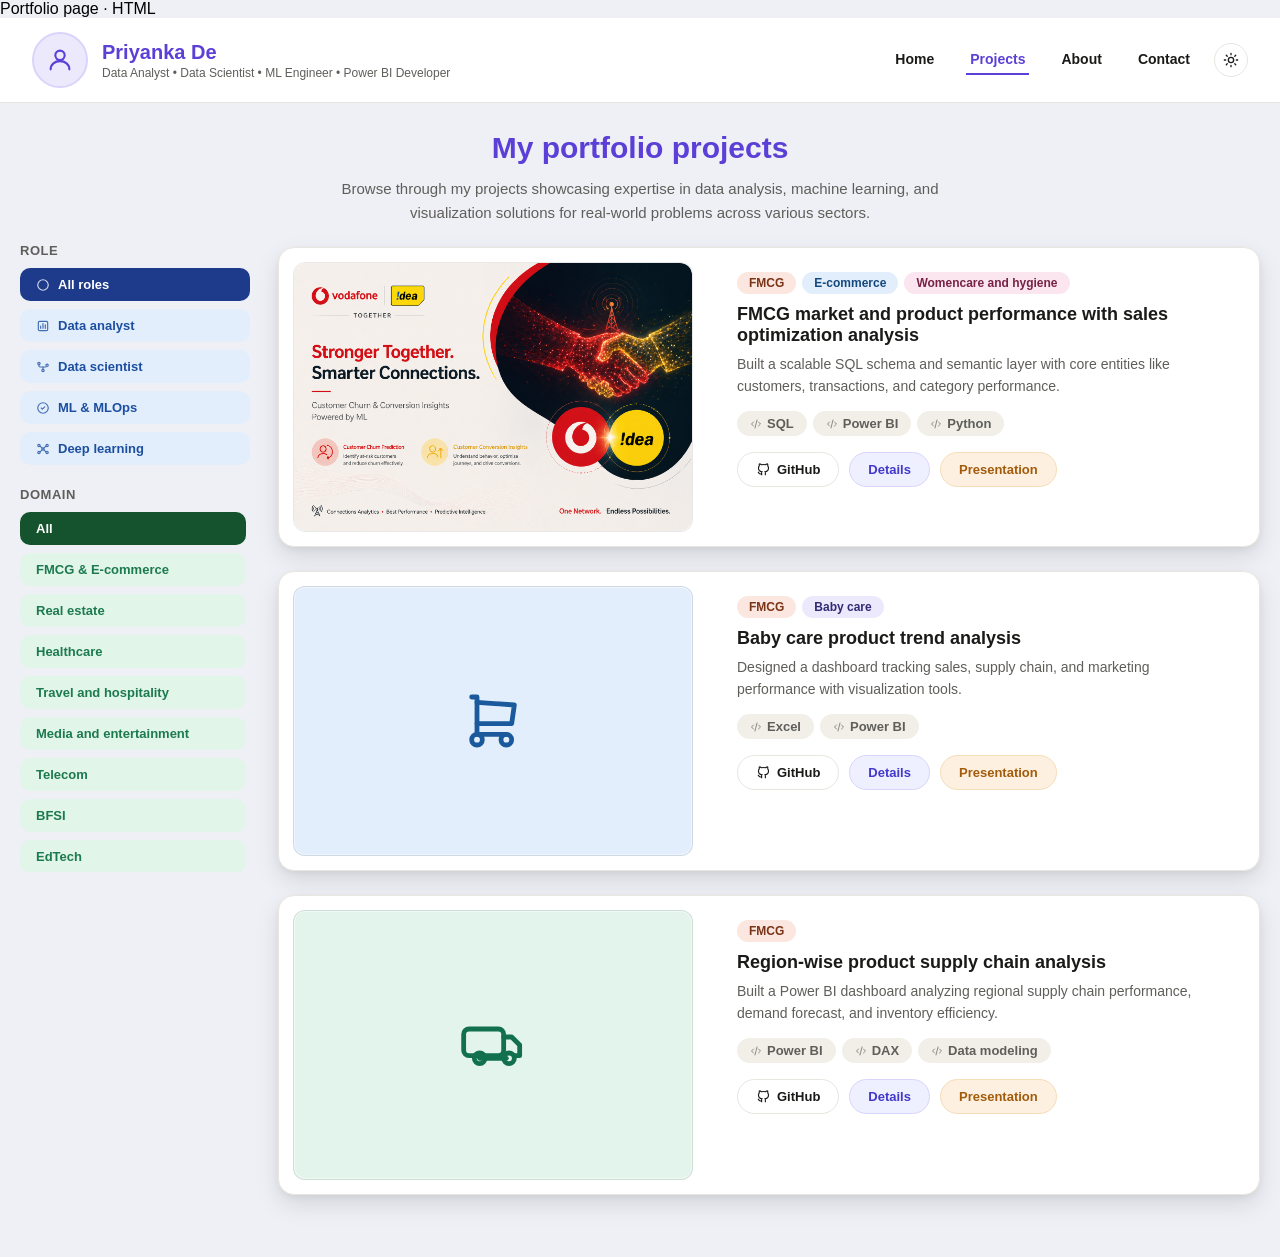
==== 1234.html @ aa6183e0 "Create 1234.html" ====
Portfolio page · HTML
<!DOCTYPE html>
<html lang="en">
<head>
<meta charset="UTF-8">
<meta name="viewport" content="width=device-width, initial-scale=1.0">
<title>My portfolio projects</title>
<style>
  :root {
    --page-bg: #eef0f6;
    --header-bg: #ffffff;
    --header-border: #e8e6df;
    --card-bg: #ffffff;
    --card-border: #e8e6df;
    --text-primary: #1a1a18;
    --text-secondary: #5f5e5a;
    --shadow-rest: 0 10px 24px rgba(0,0,0,0.10), 0 3px 8px rgba(0,0,0,0.06), inset 0 1px 0 rgba(255,255,255,0.6);
    --shadow-hover: 0 24px 44px rgba(0,0,0,0.18), 0 8px 16px rgba(0,0,0,0.10), inset 0 1px 0 rgba(255,255,255,0.6);
    --purple: #5b3fd6;
    --tag-bg: #f1efe8;
    --btn-bg: #ffffff;
    --fade-edge: rgba(238,240,246,0);
    --fade-edge-solid: #eef0f6;
    --project-image-border: rgba(0,0,0,0.09);
    --project-image-inset: rgba(255,255,255,0.4);
    transition: background 0.2s ease, color 0.2s ease;
  }
 
  body.dark-mode {
    --page-bg: #14151c;
    --header-bg: #1b1c25;
    --header-border: #2b2d3a;
    --card-bg: #1f2029;
    --card-border: #30323f;
    --text-primary: #f0efec;
    --text-secondary: #a7a6b3;
    --shadow-rest: 0 10px 24px rgba(0,0,0,0.35), 0 3px 8px rgba(0,0,0,0.25), inset 0 1px 0 rgba(255,255,255,0.03);
    --shadow-hover: 0 24px 44px rgba(0,0,0,0.5), 0 8px 16px rgba(0,0,0,0.3), inset 0 1px 0 rgba(255,255,255,0.03);
    --purple: #9c8bff;
    --tag-bg: #2a2c38;
    --btn-bg: #262733;
    --fade-edge: rgba(20,21,28,0);
    --fade-edge-solid: #14151c;
    --project-image-border: rgba(255,255,255,0.08);
    --project-image-inset: rgba(255,255,255,0.05);
  }
 
  * { box-sizing: border-box; }
 
  body {
    font-family: -apple-system, "Segoe UI", Roboto, Arial, sans-serif;
    background: var(--page-bg);
    margin: 0;
    transition: background 0.2s ease;
  }
 
  .site-header {
    background: var(--header-bg);
    border-bottom: 1px solid var(--header-border);
    padding: 14px 32px;
    display: flex;
    align-items: center;
    justify-content: space-between;
    gap: 16px;
    position: relative;
    z-index: 20;
    transition: background 0.2s ease, border-color 0.2s ease;
  }
 
  .header-right {
    display: flex;
    align-items: center;
    gap: 20px;
  }
 
  .theme-toggle {
    width: 34px;
    height: 34px;
    min-width: 34px;
    border-radius: 50%;
    border: 1px solid var(--header-border);
    background: var(--btn-bg);
    color: var(--text-primary);
    display: flex;
    align-items: center;
    justify-content: center;
    cursor: pointer;
    padding: 0;
    transition: background 0.2s ease, transform 0.15s ease, border-color 0.2s ease;
  }
 
  .theme-toggle:hover { transform: scale(1.08); }
 
  .theme-toggle svg { width: 16px; height: 16px; }
 
  .theme-toggle .icon-moon { display: none; }
  body.dark-mode .theme-toggle .icon-sun { display: none; }
  body.dark-mode .theme-toggle .icon-moon { display: block; }
 
  /* Hamburger menu button — hidden on desktop, shown only on narrow/mobile screens */
  .nav-toggle {
    display: none;
    width: 34px;
    height: 34px;
    min-width: 34px;
    border-radius: 8px;
    border: 1px solid var(--header-border);
    background: var(--btn-bg);
    color: var(--text-primary);
    align-items: center;
    justify-content: center;
    cursor: pointer;
    padding: 0;
  }
 
  .nav-toggle svg { width: 18px; height: 18px; }
  .nav-toggle .icon-close { display: none; }
  .nav-toggle.open .icon-menu { display: none; }
  .nav-toggle.open .icon-close { display: block; }
 
  .site-header .brand-left {
    display: flex;
    align-items: center;
    gap: 14px;
  }
 
  .avatar-circle {
    width: 56px;
    height: 56px;
    border-radius: 50%;
    overflow: hidden;
    flex: none;
    background: #ece9fd;
    display: flex;
    align-items: center;
    justify-content: center;
    border: 2px solid #d9d4fb;
  }
 
  .avatar-circle img {
    width: 100%;
    height: 100%;
    object-fit: cover;
  }
 
  .site-header .brand-name {
    font-size: 20px;
    font-weight: 700;
    color: var(--purple);
    margin: 0;
  }
 
  .site-header .brand-title {
    font-size: 12px;
    color: var(--text-secondary);
    margin: 2px 0 0;
  }
 
  .site-header nav {
    display: flex;
    gap: 28px;
  }
 
  .site-header nav a {
    font-size: 14px;
    font-weight: 600;
    color: var(--text-primary);
    text-decoration: none;
    padding: 6px 4px;
    border-bottom: 2px solid transparent;
    cursor: pointer;
    transition: color 0.15s ease, border-color 0.15s ease;
  }
 
  .site-header nav a:hover { color: var(--purple); border-bottom-color: #d9d4fb; }
 
  .site-header nav a.active { color: var(--purple); border-bottom-color: var(--purple); }
 
  .page { max-width: 1300px; margin: 0 auto; padding: 28px 20px 60px; position: relative; z-index: 2; }
 
  .hero { text-align: center; margin-bottom: 24px; }
 
  .hero h1 {
    font-size: 30px;
    font-weight: 700;
    color: var(--purple);
    margin: 0 0 12px;
  }
 
  .hero p {
    font-size: 15px;
    color: var(--text-secondary);
    margin: 0;
    max-width: 640px;
    margin-left: auto;
    margin-right: auto;
    line-height: 1.6;
  }
 
  .layout {
    display: flex;
    align-items: flex-start;
    gap: 28px;
  }
 
  .filters-sidebar {
    width: 230px;
    min-width: 230px;
    position: sticky;
    top: 14px;
    margin-top: -6px;
    display: flex;
    flex-direction: column;
    gap: 22px;
  }
 
  .filter-group {
    position: relative;
  }
 
  /* The swipe/scroll button only makes sense on the narrow, horizontally
     scrolling layout — hidden on desktop where every option is visible. */
  .swipe-hint {
    display: none;
  }
 
  .filter-group h3 {
    font-size: 13px;
    font-weight: 700;
    color: var(--text-secondary);
    text-transform: uppercase;
    letter-spacing: 0.04em;
    margin: 0 0 10px;
  }
 
  .role-filter-block {
    display: flex;
    flex-direction: column;
    gap: 8px;
  }
 
  .role-pill {
    border: none;
    cursor: pointer;
    font-size: 13px;
    font-weight: 600;
    padding: 9px 16px;
    border-radius: 10px;
    background: #e2eefc;
    color: #1d4fa0;
    text-align: left;
    display: flex;
    align-items: center;
    gap: 8px;
    transition: transform 0.15s ease, box-shadow 0.15s ease, background 0.15s ease;
  }
 
  .role-pill svg { flex: none; opacity: 0.8; }
 
  .role-pill:hover { background: #d0e3fa; transform: translateX(2px); }
 
  .role-pill.active {
    background: #1e3a8a;
    color: #ffffff;
  }
 
  .filter-block {
    display: flex;
    flex-direction: column;
    gap: 8px;
    max-height: 360px;
    overflow-y: auto;
    padding-right: 4px;
  }
 
  .pill {
    border: none;
    cursor: pointer;
    font-size: 13px;
    font-weight: 600;
    padding: 9px 16px;
    border-radius: 10px;
    background: #e2f5e9;
    color: #1c7a4f;
    text-align: left;
    transition: transform 0.15s ease, box-shadow 0.15s ease, background 0.15s ease;
  }
 
  .pill:hover { background: #d0eedc; transform: translateX(2px); }
 
  .pill.active {
    background: #14532d;
    color: #ffffff;
  }
 
  .main-content { flex: 1; min-width: 0; }
 
  @media (max-width: 820px) {
    .layout { flex-direction: column; }
    .filters-sidebar { width: 100%; min-width: 0; position: static; }
    .filter-block { flex-direction: row; flex-wrap: wrap; max-height: none; overflow: visible; }
    .role-filter-block { flex-direction: row; flex-wrap: wrap; }
  }
 
  .project-list {
    display: flex;
    flex-direction: column;
    gap: 24px;
  }
 
  .project-card {
    display: flex;
    background: var(--card-bg);
    border: 1px solid var(--card-border);
    border-radius: 16px;
    overflow: hidden;
    box-shadow: var(--shadow-rest);
    transform: translateY(-2px);
    transition: transform 0.25s ease, box-shadow 0.25s ease, border-color 0.25s ease, opacity 0.2s ease;
  }
 
  .project-card:hover {
    transform: translateY(-8px) scale(1.01);
    box-shadow: var(--shadow-hover);
    border-color: rgba(0,0,0,0.12);
  }
 
  .project-card.hidden { display: none; }
 
  .project-image {
    width: 400px;
    min-width: 400px;
    min-height: 270px;
    margin: 14px;
    display: flex;
    align-items: center;
    justify-content: center;
    border-radius: 12px;
    border: 1px solid var(--project-image-border);
    box-shadow: inset 0 0 0 1px var(--project-image-inset);
    overflow: hidden;
  }
 
  .project-image img {
    width: 100%;
    height: 100%;
    object-fit: cover;
    border-radius: 12px;
  }
 
  .project-content {
    flex: 1;
    min-width: 320px;
    padding: 24px 30px;
  }
 
  .badge-row {
    display: flex;
    gap: 6px;
    flex-wrap: wrap;
    margin-bottom: 10px;
  }
 
  .badge {
    font-size: 12px;
    padding: 4px 12px;
    border-radius: 999px;
    font-weight: 600;
  }
 
  .badge.fmcg      { background: #fbe7e0; color: #7a3418; }
  .badge.ecommerce { background: #e2eefb; color: #14487c; }
  .badge.hygiene   { background: #fbe6ef; color: #772245; }
  .badge.babycare  { background: #ece9fd; color: #322a72; }
 
  .project-title {
    font-size: 18px;
    font-weight: 700;
    margin: 0 0 8px;
    color: var(--text-primary);
  }
 
  .project-desc {
    font-size: 14px;
    line-height: 1.55;
    color: var(--text-secondary);
    margin: 0 0 14px;
  }
 
  .tag-row {
    display: flex;
    gap: 6px;
    flex-wrap: wrap;
    margin-bottom: 16px;
  }
 
  .tag {
    display: inline-flex;
    align-items: center;
    gap: 5px;
    font-size: 13px;
    padding: 5px 13px;
    border-radius: 999px;
    background: var(--tag-bg);
    color: var(--text-secondary);
    font-weight: 600;
  }
 
  .tag svg { flex: none; opacity: 0.7; }
 
  .btn-row { display: flex; gap: 10px; }
 
  .btn {
    font-size: 13px;
    font-weight: 600;
    padding: 9px 18px;
    border-radius: 999px;
    border: 1px solid var(--card-border);
    background: var(--btn-bg);
    cursor: pointer;
    text-decoration: none;
    color: var(--text-primary);
    display: inline-flex;
    align-items: center;
    transition: background 0.2s ease, transform 0.2s ease, box-shadow 0.2s ease;
  }
 
  .btn:hover { filter: brightness(0.96); transform: translateY(-1px); box-shadow: 0 4px 10px rgba(0,0,0,0.08); }
 
  .btn.primary {
    background: #eef0ff;
    color: #4338ca;
    border-color: #d9d4fb;
  }
  .btn.primary:hover { background: #e0e4fd; box-shadow: 0 4px 10px rgba(67,56,202,0.18); }
 
  .btn.success {
    background: #fdf0e0;
    color: #a15b0a;
    border-color: #f5ddb8;
  }
  .btn.success:hover { background: #fbe6cc; box-shadow: 0 4px 10px rgba(161,91,10,0.18); }
 
  @media (max-width: 900px) {
    .project-image { width: 260px; min-width: 260px; min-height: 220px; }
  }
 
  @media (max-width: 700px) {
    .page { padding: 18px 14px 40px; }
 
    .site-header { padding: 12px 16px; }
    .site-header .brand-left { gap: 10px; }
    .avatar-circle { width: 44px; height: 44px; }
    .site-header .brand-name { font-size: 16px; }
    .site-header .brand-title { font-size: 10px; }
 
    .nav-toggle { display: flex; }
 
    .site-header nav {
      display: none;
      position: absolute;
      top: 100%;
      left: 0;
      right: 0;
      flex-direction: column;
      align-items: stretch;
      gap: 0;
      background: var(--header-bg);
      border-bottom: 1px solid var(--header-border);
      box-shadow: 0 14px 28px rgba(0,0,0,0.14);
      padding: 6px 16px 10px;
      z-index: 19;
    }
 
    .site-header nav.nav-open { display: flex; }
 
    .site-header nav a {
      font-size: 14px;
      padding: 12px 4px;
      border-bottom: 1px solid var(--header-border);
    }
 
    .site-header nav a:last-child { border-bottom: none; }
 
    .hero { margin-bottom: 16px; }
    .hero h1 { font-size: 21px; margin-bottom: 6px; }
    .hero p { font-size: 13px; line-height: 1.45; }
 
    .layout { gap: 14px; }
 
    .filters-sidebar { gap: 12px; }
    .filter-group h3 { font-size: 11px; margin-bottom: 6px; }
 
    .filter-group::after {
      content: "";
      position: absolute;
      top: 24px;
      right: 0;
      bottom: 6px;
      width: 28px;
      background: linear-gradient(to right, var(--fade-edge), var(--fade-edge-solid));
      pointer-events: none;
    }
 
    /* Small button that nudges the user to swipe the filter row, and can be
       clicked to scroll it. It disappears once the row is fully scrolled. */
    .swipe-hint {
      position: absolute;
      top: 16px;
      right: 2px;
      width: 26px;
      height: 26px;
      border-radius: 50%;
      background: var(--card-bg);
      border: 1px solid var(--card-border);
      box-shadow: 0 3px 8px rgba(0,0,0,0.14), 0 1px 3px rgba(0,0,0,0.08);
      display: flex;
      align-items: center;
      justify-content: center;
      color: var(--purple);
      cursor: pointer;
      padding: 0;
      opacity: 0;
      z-index: 2;
      transition: opacity 0.35s ease, transform 0.15s ease;
    }
 
    .swipe-hint svg { width: 13px; height: 13px; }
    .swipe-hint:hover { transform: scale(1.08); }
 
    .filter-group.scrollable .swipe-hint {
      opacity: 1;
      animation: swipe-nudge 1.6s ease-in-out 3;
    }
 
    .filter-group.scrollable.interacted .swipe-hint {
      animation: none;
    }
 
    .filter-group.scrollable.at-end .swipe-hint {
      opacity: 0;
      pointer-events: none;
      animation: none;
    }
 
    @keyframes swipe-nudge {
      0%, 100% { transform: translateX(0); opacity: 1; }
      50% { transform: translateX(4px); opacity: 0.65; }
    }
 
    .role-filter-block, .filter-block {
      flex-direction: row;
      flex-wrap: nowrap;
      overflow-x: auto;
      max-height: none;
      gap: 6px;
      padding: 2px 2px 6px;
      -webkit-overflow-scrolling: touch;
      scrollbar-width: none;
      cursor: grab;
    }
    .role-filter-block::-webkit-scrollbar, .filter-block::-webkit-scrollbar { display: none; }
    .role-filter-block.dragging, .filter-block.dragging { cursor: grabbing; scroll-behavior: auto; }
 
    .role-pill, .pill {
      flex: none;
      white-space: nowrap;
      font-size: 12px;
      padding: 7px 13px;
    }
 
    .project-list { gap: 14px; }
 
    .project-card { flex-direction: column; border-radius: 14px; }
    .project-image { width: auto; min-width: 0; min-height: 150px; margin: 10px 10px 0; border-radius: 10px; }
    .project-image svg { width: 40px; height: 40px; }
 
    .project-content { min-width: 0; padding: 14px 16px 16px; }
    .project-title { font-size: 15px; }
    .project-desc { font-size: 12.5px; margin-bottom: 10px; }
 
    .badge-row, .tag-row { gap: 5px; margin-bottom: 8px; }
    .badge { font-size: 10.5px; padding: 3px 9px; }
    .tag { font-size: 11px; padding: 4px 10px; }
 
    .btn-row { gap: 6px; flex-wrap: wrap; }
    .btn { font-size: 12px; padding: 7px 13px; }
  }
  /* Subtle floating sparkles drifting across the whole page for a lively feel */
  .sparkle-field {
    position: fixed;
    inset: 0;
    overflow: hidden;
    pointer-events: none;
    z-index: 0;
  }
 
  .sparkle {
    position: absolute;
    bottom: -12px;
    border-radius: 50%;
    background: var(--purple);
    opacity: 0;
    animation: sparkle-float linear infinite;
    will-change: transform, opacity;
  }
 
  @keyframes sparkle-float {
    0%   { transform: translateY(0) translateX(0) scale(0.6); opacity: 0; }
    8%   { opacity: 0.55; }
    50%  { transform: translateY(-55vh) translateX(var(--drift, 12px)) scale(1); opacity: 0.35; }
    92%  { opacity: 0.12; }
    100% { transform: translateY(-110vh) translateX(calc(var(--drift, 12px) * 2)) scale(0.8); opacity: 0; }
  }
 
  @media (prefers-reduced-motion: reduce) {
    .sparkle-field { display: none; }
  }
</style>
</head>
<body>
 
<div class="sparkle-field" id="sparkle-field" aria-hidden="true"></div>
 
<div class="site-header">
  <div class="brand-left">
    <div class="avatar-circle">
      <!-- Replace this placeholder with your real photo: <img src="your-photo.jpg" alt="Priyanka De"> -->
      <svg width="28" height="28" viewBox="0 0 24 24" fill="none" stroke="#5b3fd6" stroke-width="1.8" stroke-linecap="round" stroke-linejoin="round"><circle cx="12" cy="8" r="4"></circle><path d="M4 20c0 -4.4 3.6 -7 8 -7s8 2.6 8 7"></path></svg>
    </div>
    <div>
      <p class="brand-name">Priyanka De</p>
      <p class="brand-title">Data Analyst &bull; Data Scientist &bull; ML Engineer &bull; Power BI Developer</p>
    </div>
  </div>
  <div class="header-right">
    <nav id="site-nav">
      <a href="index.html">Home</a>
      <a href="1234.html" class="active">Projects</a>
      <a href="about.html">About</a>
      <a href="contact.html">Contact</a>
    </nav>
    <button class="theme-toggle" id="theme-toggle" type="button" aria-label="Toggle dark mode" title="Toggle dark / light mode">
      <svg class="icon-sun" viewBox="0 0 24 24" fill="none" stroke="currentColor" stroke-width="2" stroke-linecap="round" stroke-linejoin="round"><circle cx="12" cy="12" r="4"></circle><path d="M12 2v2M12 20v2M4.93 4.93l1.41 1.41M17.66 17.66l1.41 1.41M2 12h2M20 12h2M4.93 19.07l1.41-1.41M17.66 6.34l1.41-1.41"></path></svg>
      <svg class="icon-moon" viewBox="0 0 24 24" fill="none" stroke="currentColor" stroke-width="2" stroke-linecap="round" stroke-linejoin="round"><path d="M21 12.79A9 9 0 1 1 11.21 3a7 7 0 0 0 9.79 9.79z"></path></svg>
    </button>
    <button class="nav-toggle" id="nav-toggle" type="button" aria-label="Open menu" aria-expanded="false">
      <svg class="icon-menu" viewBox="0 0 24 24" fill="none" stroke="currentColor" stroke-width="2" stroke-linecap="round" stroke-linejoin="round"><line x1="4" y1="7" x2="20" y2="7"></line><line x1="4" y1="12" x2="20" y2="12"></line><line x1="4" y1="17" x2="20" y2="17"></line></svg>
      <svg class="icon-close" viewBox="0 0 24 24" fill="none" stroke="currentColor" stroke-width="2" stroke-linecap="round" stroke-linejoin="round"><line x1="6" y1="6" x2="18" y2="18"></line><line x1="6" y1="18" x2="18" y2="6"></line></svg>
    </button>
  </div>
</div>
 
<div class="page">
 
  <div class="hero">
    <h1>My portfolio projects</h1>
    <p>Browse through my projects showcasing expertise in data analysis, machine learning, and visualization solutions for real-world problems across various sectors.</p>
  </div>
 
  <div class="layout">
 
    <aside class="filters-sidebar">
      <div class="filter-group" id="role-filter-group">
        <h3>Role</h3>
        <button type="button" class="swipe-hint" id="role-swipe-btn" aria-label="Scroll to see more roles">
          <svg viewBox="0 0 24 24" width="18" height="18" fill="none" stroke="currentColor" stroke-width="2.5" stroke-linecap="round" stroke-linejoin="round"><polyline points="9 6 15 12 9 18"></polyline></svg>
        </button>
        <div class="role-filter-block" id="role-filters">
          <button class="role-pill active" data-role="all">
            <svg width="14" height="14" viewBox="0 0 24 24" fill="none" stroke="currentColor" stroke-width="2" stroke-linecap="round" stroke-linejoin="round"><circle cx="12" cy="12" r="9"></circle></svg>
            All roles
          </button>
          <button class="role-pill" data-role="analyst">
            <svg width="14" height="14" viewBox="0 0 24 24" fill="none" stroke="currentColor" stroke-width="2" stroke-linecap="round" stroke-linejoin="round"><rect x="4" y="4" width="16" height="16" rx="2"></rect><path d="M8 16v-4"></path><path d="M12 16v-8"></path><path d="M16 16v-6"></path></svg>
            Data analyst
          </button>
          <button class="role-pill" data-role="scientist">
            <svg width="14" height="14" viewBox="0 0 24 24" fill="none" stroke="currentColor" stroke-width="2" stroke-linecap="round" stroke-linejoin="round"><circle cx="5" cy="6" r="2"></circle><circle cx="12" cy="18" r="2"></circle><circle cx="19" cy="9" r="2"></circle><path d="M5 8v2a2 2 0 0 0 2 2h10"></path><path d="M12 16v-4"></path></svg>
            Data scientist
          </button>
          <button class="role-pill" data-role="ml,mlops">
            <svg width="14" height="14" viewBox="0 0 24 24" fill="none" stroke="currentColor" stroke-width="2" stroke-linecap="round" stroke-linejoin="round"><path d="M9 12l2 2l4 -4"></path><circle cx="12" cy="12" r="9"></circle></svg>
            ML &amp; MLOps
          </button>
          <button class="role-pill" data-role="dl">
            <svg width="14" height="14" viewBox="0 0 24 24" fill="none" stroke="currentColor" stroke-width="2" stroke-linecap="round" stroke-linejoin="round"><circle cx="5" cy="6" r="2"></circle><circle cx="5" cy="18" r="2"></circle><circle cx="12" cy="12" r="2"></circle><circle cx="19" cy="6" r="2"></circle><circle cx="19" cy="18" r="2"></circle><path d="M7 7l3.5 3.5"></path><path d="M7 17l3.5 -3.5"></path><path d="M13.5 10.5l3.5 -3.5"></path><path d="M13.5 13.5l3.5 3.5"></path></svg>
            Deep learning
          </button>
        </div>
      </div>
 
      <div class="filter-group" id="domain-filter-group">
        <h3>Domain</h3>
        <button type="button" class="swipe-hint" id="domain-swipe-btn" aria-label="Scroll to see more domains">
          <svg viewBox="0 0 24 24" width="18" height="18" fill="none" stroke="currentColor" stroke-width="2.5" stroke-linecap="round" stroke-linejoin="round"><polyline points="9 6 15 12 9 18"></polyline></svg>
        </button>
        <div class="filter-block" id="domain-filters">
          <button class="pill active" data-domain="all">All</button>
          <button class="pill" data-domain="fmcg">FMCG &amp; E-commerce</button>
          <button class="pill" data-domain="real-estate">Real estate</button>
          <button class="pill" data-domain="healthcare">Healthcare</button>
          <button class="pill" data-domain="travel">Travel and hospitality</button>
          <button class="pill" data-domain="media">Media and entertainment</button>
          <button class="pill" data-domain="telecom">Telecom</button>
          <button class="pill" data-domain="bfsi">BFSI</button>
          <button class="pill" data-domain="edtech">EdTech</button>
          <button class="pill" data-domain="fashion">Fashion</button>
          <button class="pill" data-domain="automobile">Automobile</button>
        </div>
      </div>
    </aside>
 
    <div class="main-content">
      <div class="project-list" id="project-list">
 
    <div class="project-card" data-domain="fmcg" data-role="analyst">
      <div class="project-image">
        <img src="images/telecom.png" alt="FMCG market and product performance with sales optimization analysis">
      </div>
      <div class="project-content">
        <div class="badge-row">
          <span class="badge fmcg">FMCG</span>
          <span class="badge ecommerce">E-commerce</span>
          <span class="badge hygiene">Womencare and hygiene</span>
        </div>
        <p class="project-title">FMCG market and product performance with sales optimization analysis</p>
        <p class="project-desc">Built a scalable SQL schema and semantic layer with core entities like customers, transactions, and category performance.</p>
        <div class="tag-row">
          <span class="tag"><svg width="12" height="12" viewBox="0 0 24 24" fill="none" stroke="currentColor" stroke-width="2" stroke-linecap="round" stroke-linejoin="round"><polyline points="7 8 3 12 7 16"></polyline><polyline points="17 8 21 12 17 16"></polyline><line x1="14" y1="4" x2="10" y2="20"></line></svg>SQL</span>
          <span class="tag"><svg width="12" height="12" viewBox="0 0 24 24" fill="none" stroke="currentColor" stroke-width="2" stroke-linecap="round" stroke-linejoin="round"><polyline points="7 8 3 12 7 16"></polyline><polyline points="17 8 21 12 17 16"></polyline><line x1="14" y1="4" x2="10" y2="20"></line></svg>Power BI</span>
          <span class="tag"><svg width="12" height="12" viewBox="0 0 24 24" fill="none" stroke="currentColor" stroke-width="2" stroke-linecap="round" stroke-linejoin="round"><polyline points="7 8 3 12 7 16"></polyline><polyline points="17 8 21 12 17 16"></polyline><line x1="14" y1="4" x2="10" y2="20"></line></svg>Python</span>
        </div>
        <div class="btn-row">
          <a href="#" class="btn"><svg width="15" height="15" viewBox="0 0 24 24" fill="none" stroke="currentColor" stroke-width="1.8" style="margin-right:6px;"><path d="M9 19c-4.3 1.4 -4.3 -2.5 -6 -3m12 5v-3.5c0 -1 .1 -1.4 -.5 -2c2.8 -.3 5.5 -1.4 5.5 -6a4.6 4.6 0 0 0 -1.3 -3.2a4.2 4.2 0 0 0 -.1 -3.2s-1.1 -.3 -3.5 1.3a12.3 12.3 0 0 0 -6.2 0c-2.4 -1.6 -3.5 -1.3 -3.5 -1.3a4.2 4.2 0 0 0 -.1 3.2a4.6 4.6 0 0 0 -1.3 3.2c0 4.6 2.7 5.7 5.5 6c-.6 .6 -.6 1.2 -.5 2v3.5"></path></svg>GitHub</a>
          <a href="#" class="btn primary">Details</a>
          <a href="#" class="btn success">Presentation</a>
        </div>
      </div>
    </div>
 
    <div class="project-card" data-domain="fmcg" data-role="analyst">
      <div class="project-image" style="background:#e2eefb;">
        <svg width="64" height="64" viewBox="0 0 24 24" fill="none" stroke="#1a5a9c" stroke-width="1.8" stroke-linecap="round" stroke-linejoin="round"><circle cx="6" cy="19" r="2"></circle><circle cx="17" cy="19" r="2"></circle><path d="M17 17h-11v-14h-2"></path><path d="M6 5l14 1l-1 7h-13"></path></svg>
      </div>
      <div class="project-content">
        <div class="badge-row">
          <span class="badge fmcg">FMCG</span>
          <span class="badge babycare">Baby care</span>
        </div>
        <p class="project-title">Baby care product trend analysis</p>
        <p class="project-desc">Designed a dashboard tracking sales, supply chain, and marketing performance with visualization tools.</p>
        <div class="tag-row">
          <span class="tag"><svg width="12" height="12" viewBox="0 0 24 24" fill="none" stroke="currentColor" stroke-width="2" stroke-linecap="round" stroke-linejoin="round"><polyline points="7 8 3 12 7 16"></polyline><polyline points="17 8 21 12 17 16"></polyline><line x1="14" y1="4" x2="10" y2="20"></line></svg>Excel</span>
          <span class="tag"><svg width="12" height="12" viewBox="0 0 24 24" fill="none" stroke="currentColor" stroke-width="2" stroke-linecap="round" stroke-linejoin="round"><polyline points="7 8 3 12 7 16"></polyline><polyline points="17 8 21 12 17 16"></polyline><line x1="14" y1="4" x2="10" y2="20"></line></svg>Power BI</span>
        </div>
        <div class="btn-row">
          <a href="#" class="btn"><svg width="15" height="15" viewBox="0 0 24 24" fill="none" stroke="currentColor" stroke-width="1.8" style="margin-right:6px;"><path d="M9 19c-4.3 1.4 -4.3 -2.5 -6 -3m12 5v-3.5c0 -1 .1 -1.4 -.5 -2c2.8 -.3 5.5 -1.4 5.5 -6a4.6 4.6 0 0 0 -1.3 -3.2a4.2 4.2 0 0 0 -.1 -3.2s-1.1 -.3 -3.5 1.3a12.3 12.3 0 0 0 -6.2 0c-2.4 -1.6 -3.5 -1.3 -3.5 -1.3a4.2 4.2 0 0 0 -.1 3.2a4.6 4.6 0 0 0 -1.3 3.2c0 4.6 2.7 5.7 5.5 6c-.6 .6 -.6 1.2 -.5 2v3.5"></path></svg>GitHub</a>
          <a href="#" class="btn primary">Details</a>
          <a href="#" class="btn success">Presentation</a>
        </div>
      </div>
    </div>
 
    <div class="project-card" data-domain="fmcg" data-role="scientist">
      <div class="project-image" style="background:#e3f4ec;">
        <svg width="64" height="64" viewBox="0 0 24 24" fill="none" stroke="#12704f" stroke-width="1.8" stroke-linecap="round" stroke-linejoin="round"><path d="M7 17h10"></path><rect x="1" y="6" width="15" height="10" rx="2"></rect><path d="M16 9h3l3 3v4h-2"></path><circle cx="7" cy="17" r="2"></circle><circle cx="18" cy="17" r="2"></circle></svg>
      </div>
      <div class="project-content">
        <div class="badge-row">
          <span class="badge fmcg">FMCG</span>
        </div>
        <p class="project-title">Region-wise product supply chain analysis</p>
        <p class="project-desc">Built a Power BI dashboard analyzing regional supply chain performance, demand forecast, and inventory efficiency.</p>
        <div class="tag-row">
          <span class="tag"><svg width="12" height="12" viewBox="0 0 24 24" fill="none" stroke="currentColor" stroke-width="2" stroke-linecap="round" stroke-linejoin="round"><polyline points="7 8 3 12 7 16"></polyline><polyline points="17 8 21 12 17 16"></polyline><line x1="14" y1="4" x2="10" y2="20"></line></svg>Power BI</span>
          <span class="tag"><svg width="12" height="12" viewBox="0 0 24 24" fill="none" stroke="currentColor" stroke-width="2" stroke-linecap="round" stroke-linejoin="round"><polyline points="7 8 3 12 7 16"></polyline><polyline points="17 8 21 12 17 16"></polyline><line x1="14" y1="4" x2="10" y2="20"></line></svg>DAX</span>
          <span class="tag"><svg width="12" height="12" viewBox="0 0 24 24" fill="none" stroke="currentColor" stroke-width="2" stroke-linecap="round" stroke-linejoin="round"><polyline points="7 8 3 12 7 16"></polyline><polyline points="17 8 21 12 17 16"></polyline><line x1="14" y1="4" x2="10" y2="20"></line></svg>Data modeling</span>
        </div>
        <div class="btn-row">
          <a href="#" class="btn"><svg width="15" height="15" viewBox="0 0 24 24" fill="none" stroke="currentColor" stroke-width="1.8" style="margin-right:6px;"><path d="M9 19c-4.3 1.4 -4.3 -2.5 -6 -3m12 5v-3.5c0 -1 .1 -1.4 -.5 -2c2.8 -.3 5.5 -1.4 5.5 -6a4.6 4.6 0 0 0 -1.3 -3.2a4.2 4.2 0 0 0 -.1 -3.2s-1.1 -.3 -3.5 1.3a12.3 12.3 0 0 0 -6.2 0c-2.4 -1.6 -3.5 -1.3 -3.5 -1.3a4.2 4.2 0 0 0 -.1 3.2a4.6 4.6 0 0 0 -1.3 3.2c0 4.6 2.7 5.7 5.5 6c-.6 .6 -.6 1.2 -.5 2v3.5"></path></svg>GitHub</a>
          <a href="#" class="btn primary">Details</a>
          <a href="#" class="btn success">Presentation</a>
        </div>
      </div>
    </div>
 
    </div>
 
  </div>
 
  </div>
</div>
 
<script>
  // Ambient sparkles drifting slowly up the page — purely decorative
  (function () {
    var field = document.getElementById('sparkle-field');
    if (!field || (window.matchMedia && window.matchMedia('(prefers-reduced-motion: reduce)').matches)) return;
 
    var count = window.innerWidth < 700 ? 14 : 24;
    for (var i = 0; i < count; i++) {
      var s = document.createElement('span');
      s.className = 'sparkle';
      var size = (Math.random() * 2.5 + 1.5).toFixed(1);
      s.style.width = size + 'px';
      s.style.height = size + 'px';
      s.style.left = (Math.random() * 100).toFixed(1) + 'vw';
      s.style.setProperty('--drift', (Math.random() * 40 - 20).toFixed(0) + 'px');
      var duration = (Math.random() * 18 + 16).toFixed(1);
      s.style.animationDuration = duration + 's';
      s.style.animationDelay = (Math.random() * -duration).toFixed(1) + 's';
      field.appendChild(s);
    }
  })();
 
  // Mobile hamburger menu — opens/closes the dropdown nav on narrow screens
  (function () {
    var navToggle = document.getElementById('nav-toggle');
    var siteNav = document.getElementById('site-nav');
    if (!navToggle || !siteNav) return;
 
    function closeNav() {
      siteNav.classList.remove('nav-open');
      navToggle.classList.remove('open');
      navToggle.setAttribute('aria-expanded', 'false');
    }
 
    navToggle.addEventListener('click', function () {
      var isOpen = siteNav.classList.toggle('nav-open');
      navToggle.classList.toggle('open', isOpen);
      navToggle.setAttribute('aria-expanded', isOpen ? 'true' : 'false');
    });
 
    siteNav.querySelectorAll('a').forEach(function (link) {
      link.addEventListener('click', closeNav);
    });
 
    window.addEventListener('resize', function () {
      if (window.innerWidth > 700) closeNav();
    });
  })();
 
  // Dark / light mode toggle, remembers the user's choice
  (function () {
    var toggle = document.getElementById('theme-toggle');
    var stored = null;
    try { stored = localStorage.getItem('portfolio-theme'); } catch (e) {}
    var prefersDark = window.matchMedia && window.matchMedia('(prefers-color-scheme: dark)').matches;
    if (stored === 'dark' || (!stored && prefersDark)) {
      document.body.classList.add('dark-mode');
    }
    toggle.addEventListener('click', function () {
      document.body.classList.toggle('dark-mode');
      var isDark = document.body.classList.contains('dark-mode');
      try { localStorage.setItem('portfolio-theme', isDark ? 'dark' : 'light'); } catch (e) {}
    });
  })();
 
  // Show a small button on the filter rows when there's more to scroll.
  // Clicking it scrolls the row; it disappears once the row is fully scrolled.
  (function () {
    var groups = [
      { group: document.getElementById('role-filter-group'), row: document.getElementById('role-filters'), btn: document.getElementById('role-swipe-btn') },
      { group: document.getElementById('domain-filter-group'), row: document.getElementById('domain-filters'), btn: document.getElementById('domain-swipe-btn') }
    ];
 
    function checkEnd(g) {
      if (!g.row || !g.group) return;
      var atEnd = g.row.scrollLeft + g.row.clientWidth >= g.row.scrollWidth - 2;
      g.group.classList.toggle('at-end', atEnd);
    }
 
    function refresh() {
      groups.forEach(function (g) {
        if (!g.group || !g.row) return;
        var isScrollable = g.row.scrollWidth > g.row.clientWidth + 2;
        g.group.classList.toggle('scrollable', isScrollable);
        checkEnd(g);
      });
    }
 
    groups.forEach(function (g) {
      if (!g.row || !g.group) return;
      g.row.addEventListener('scroll', function () {
        g.group.classList.add('interacted');
        checkEnd(g);
      }, { passive: true });
 
      if (g.btn) {
        g.btn.addEventListener('click', function () {
          g.group.classList.add('interacted');
          g.row.scrollBy({ left: Math.round(g.row.clientWidth * 0.6), behavior: 'smooth' });
        });
      }
    });
 
    refresh();
    window.addEventListener('resize', refresh);
  })();
 
  var roleButtons = document.querySelectorAll('#role-filters .role-pill');
  var domainButtons = document.querySelectorAll('#domain-filters .pill');
  var cards = document.querySelectorAll('.project-card');
  var currentRole = 'all';
  var currentDomain = 'all';
 
  function applyFilters() {
    var currentRoles = currentRole.split(',');
    cards.forEach(function (card) {
      var roleMatch = currentRoles.indexOf('all') !== -1 || currentRoles.indexOf(card.getAttribute('data-role')) !== -1;
      var domainMatch = currentDomain === 'all' || card.getAttribute('data-domain') === currentDomain;
      card.classList.toggle('hidden', !(roleMatch && domainMatch));
    });
  }
 
  roleButtons.forEach(function (btn) {
    btn.addEventListener('click', function () {
      roleButtons.forEach(function (b) { b.classList.remove('active'); });
      btn.classList.add('active');
      currentRole = btn.getAttribute('data-role');
      applyFilters();
    });
  });
 
  domainButtons.forEach(function (btn) {
    btn.addEventListener('click', function () {
      domainButtons.forEach(function (b) { b.classList.remove('active'); });
      btn.classList.add('active');
      currentDomain = btn.getAttribute('data-domain');
      applyFilters();
    });
  });
 
  // Click-and-drag horizontal scrolling for the filter chip rows
  // (touch swipe already works natively on phones)
  [document.getElementById('role-filters'), document.getElementById('domain-filters')].forEach(function (el) {
    var isDown = false, startX, scrollLeft, moved = false;
 
    el.addEventListener('mousedown', function (e) {
      isDown = true;
      moved = false;
      el.classList.add('dragging');
      startX = e.pageX - el.offsetLeft;
      scrollLeft = el.scrollLeft;
    });
    el.addEventListener('mouseleave', function () { isDown = false; el.classList.remove('dragging'); });
    el.addEventListener('mouseup', function () { isDown = false; el.classList.remove('dragging'); });
    el.addEventListener('mousemove', function (e) {
      if (!isDown) return;
      e.preventDefault();
      var x = e.pageX - el.offsetLeft;
      var walk = x - startX;
      if (Math.abs(walk) > 5) moved = true;
      el.scrollLeft = scrollLeft - walk;
    });
    // Prevent a drag from also triggering a pill click
    el.addEventListener('click', function (e) {
      if (moved) { e.stopPropagation(); e.preventDefault(); moved = false; }
    }, true);
  });
</script>
 
</body>
</html>
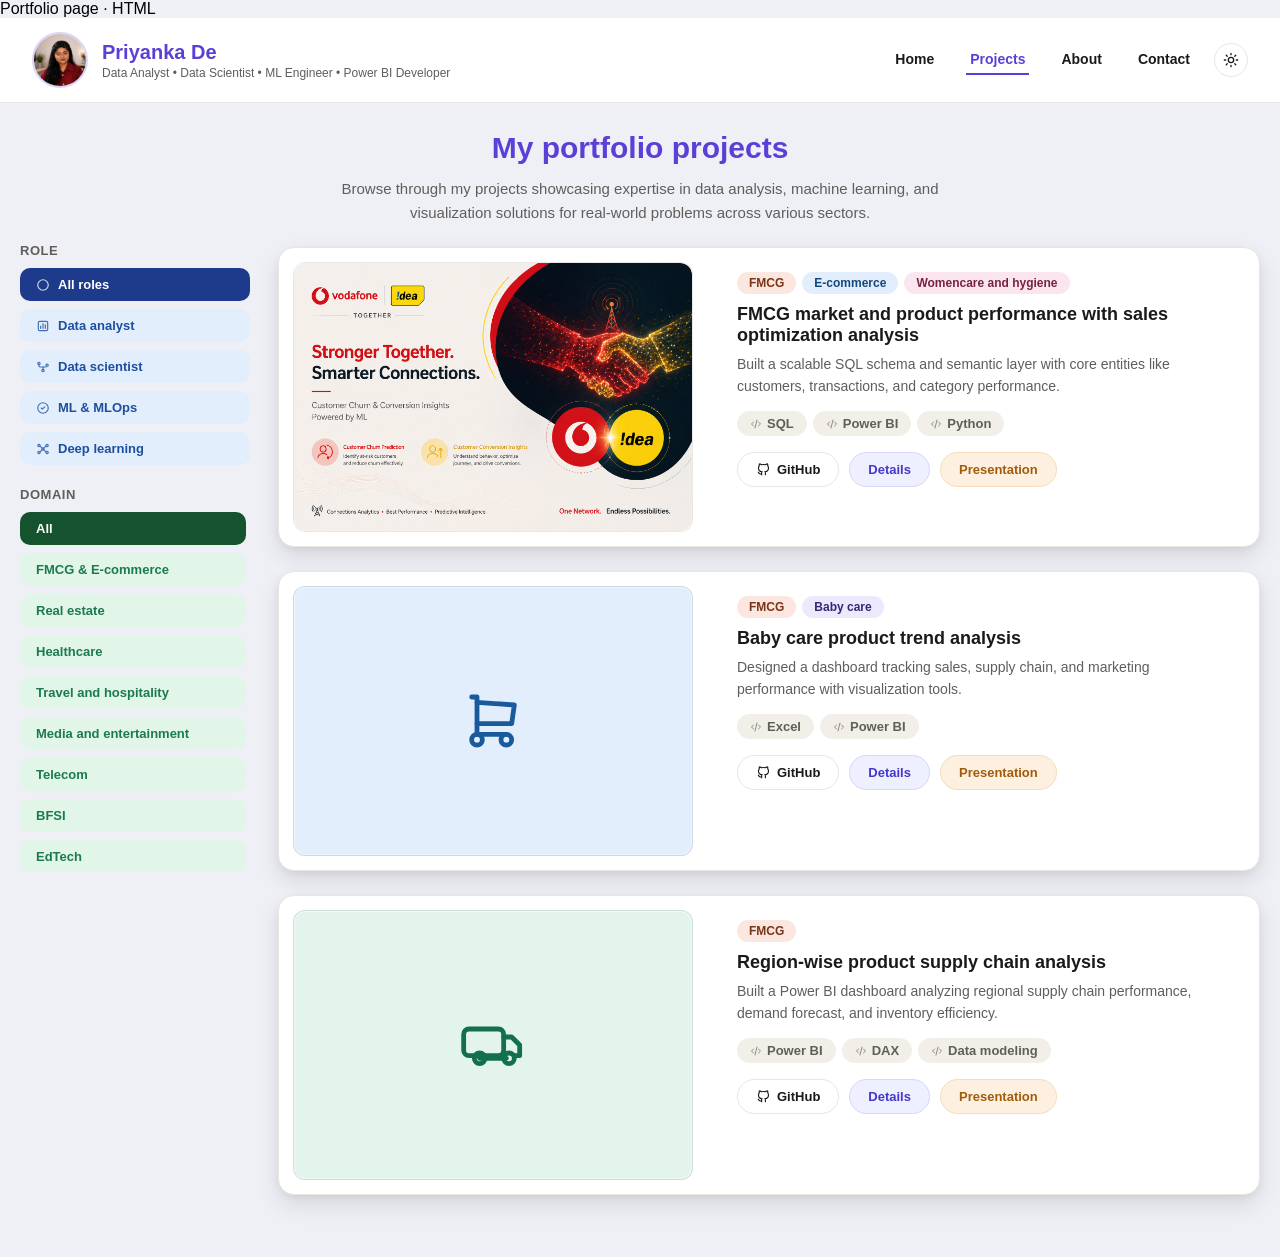
==== commit d8abefdd: "Update 1234.html" ====
--- a/1234.html
+++ b/1234.html
@@ -627,7 +627,7 @@
 <div class="site-header">
   <div class="brand-left">
     <div class="avatar-circle">
-      <!-- Replace this placeholder with your real photo: <img src="your-photo.jpg" alt="Priyanka De"> -->
+      <img src="images/ChatGPT Image Apr 22, 2026, 02_42_22 PM.png" alt="Priyanka De">
       <svg width="28" height="28" viewBox="0 0 24 24" fill="none" stroke="#5b3fd6" stroke-width="1.8" stroke-linecap="round" stroke-linejoin="round"><circle cx="12" cy="8" r="4"></circle><path d="M4 20c0 -4.4 3.6 -7 8 -7s8 2.6 8 7"></path></svg>
     </div>
     <div>
@@ -640,7 +640,7 @@
       <a href="index.html">Home</a>
       <a href="1234.html" class="active">Projects</a>
       <a href="about.html">About</a>
-      <a href="contact.html">Contact</a>
+      <a href="contact.htm">Contact</a>
     </nav>
     <button class="theme-toggle" id="theme-toggle" type="button" aria-label="Toggle dark mode" title="Toggle dark / light mode">
       <svg class="icon-sun" viewBox="0 0 24 24" fill="none" stroke="currentColor" stroke-width="2" stroke-linecap="round" stroke-linejoin="round"><circle cx="12" cy="12" r="4"></circle><path d="M12 2v2M12 20v2M4.93 4.93l1.41 1.41M17.66 17.66l1.41 1.41M2 12h2M20 12h2M4.93 19.07l1.41-1.41M17.66 6.34l1.41-1.41"></path></svg>
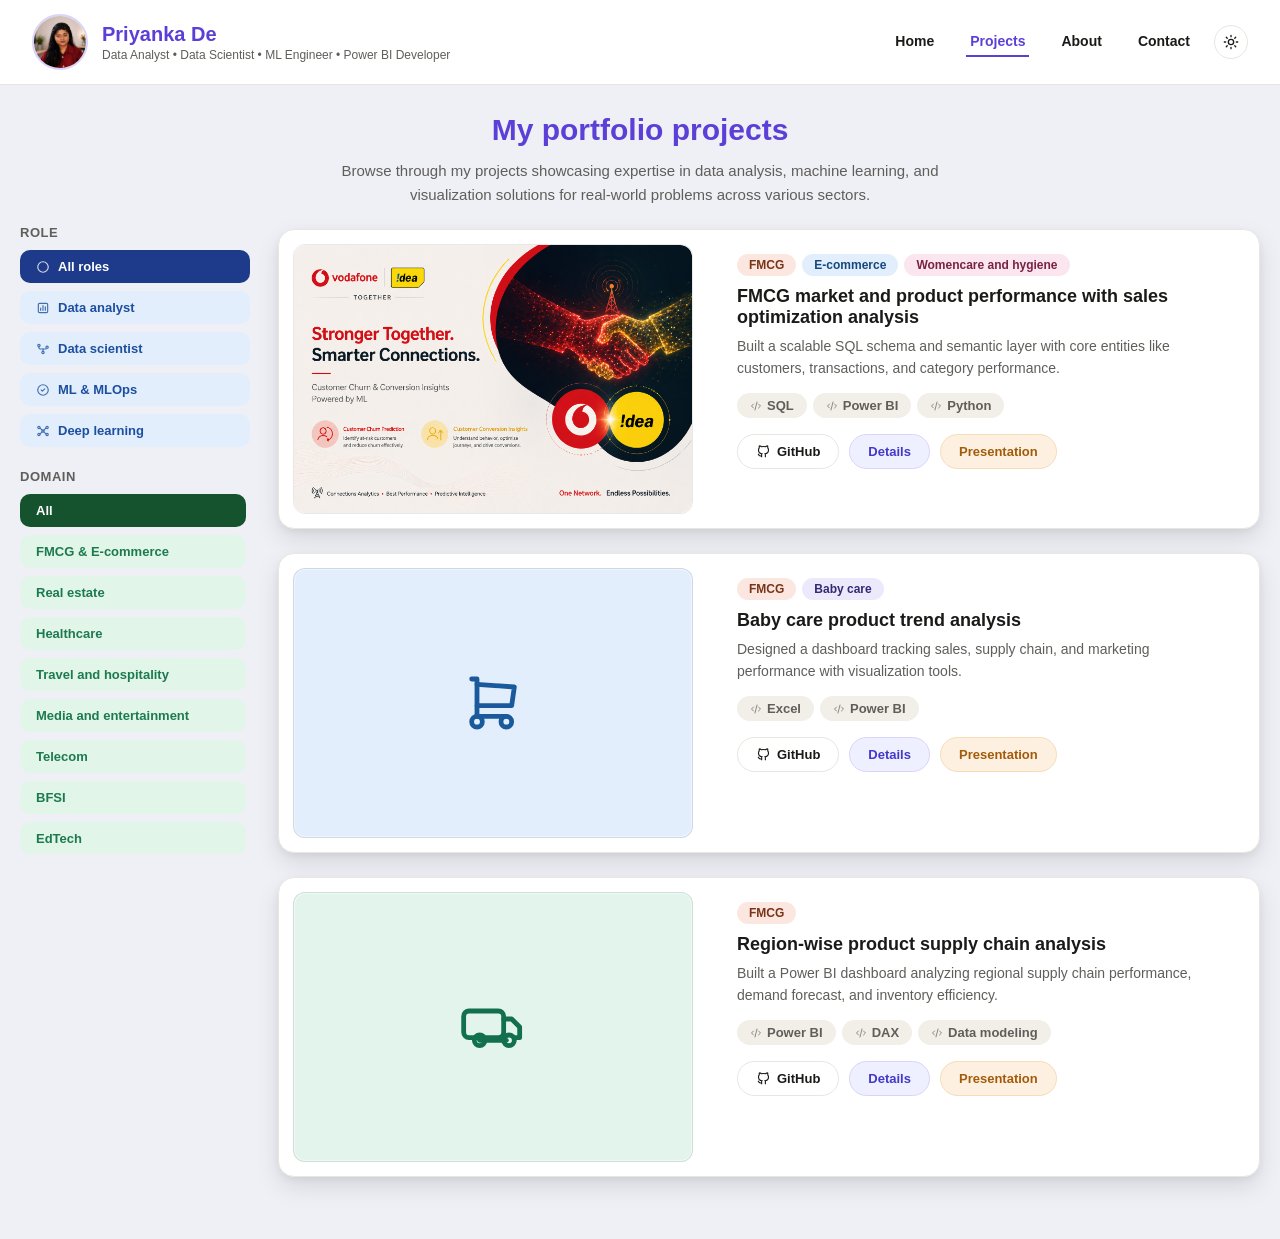
==== commit 85b8319c: "Remove unnecessary lines from 1234.html" ====
--- a/1234.html
+++ b/1234.html
@@ -1,6 +1,3 @@
-
-
-Portfolio page · HTML
 <!DOCTYPE html>
 <html lang="en">
 <head>
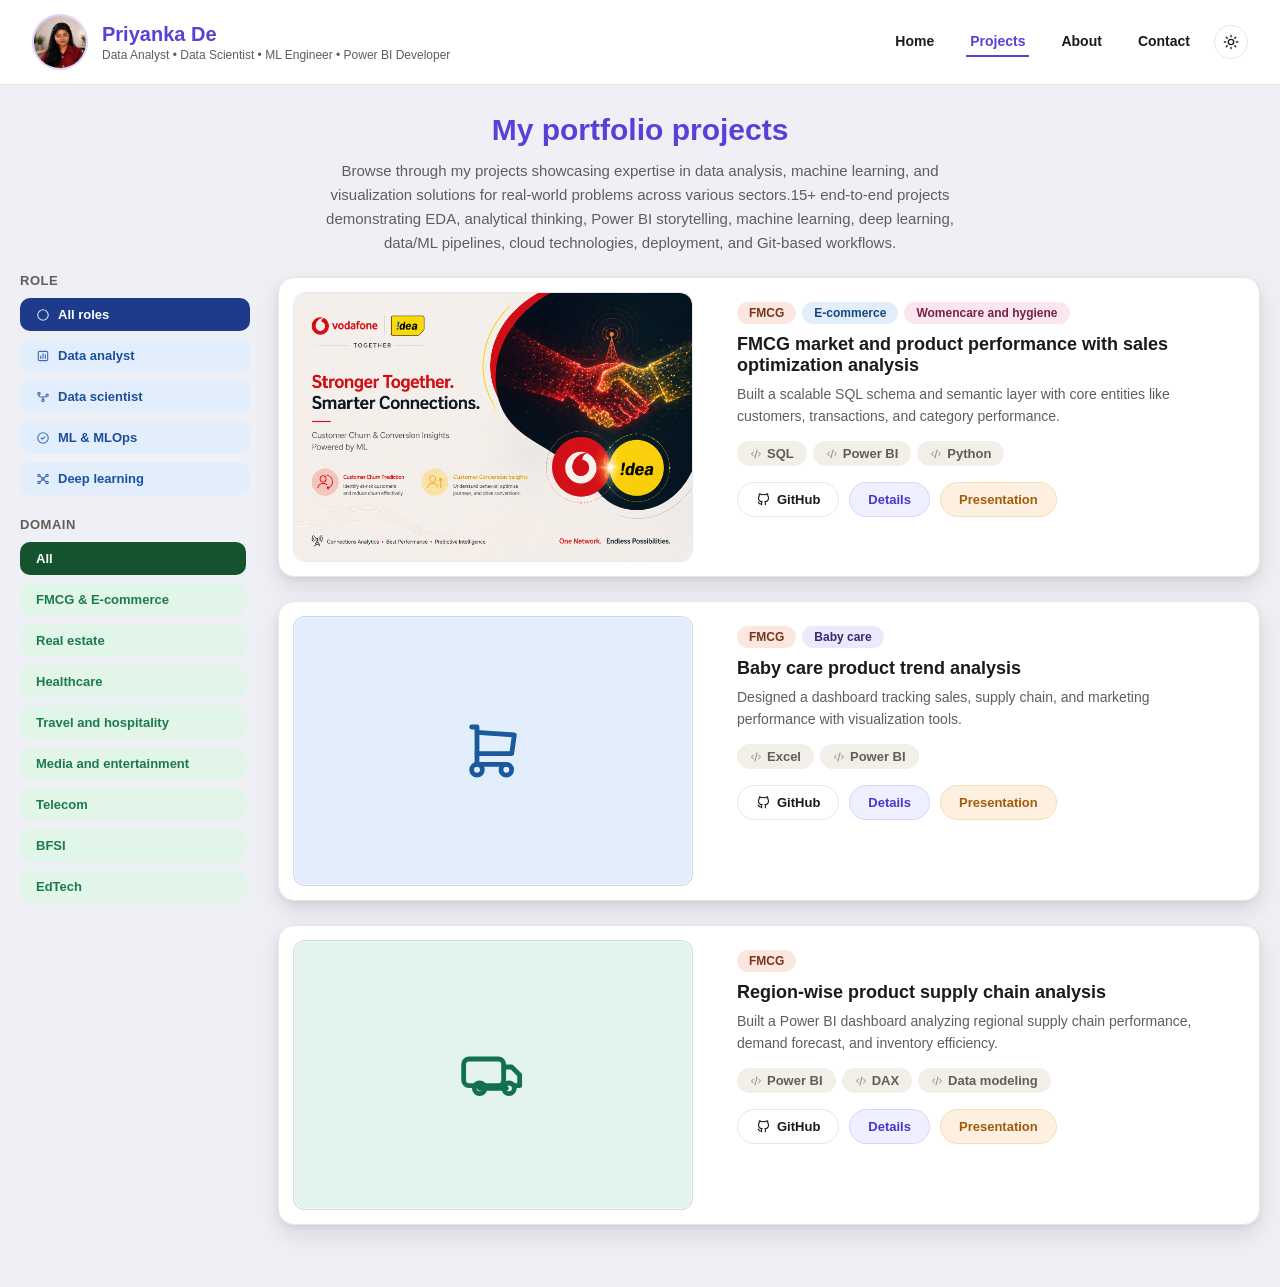
==== commit 2db8bce6: "Update 1234.html" ====
--- a/1234.html
+++ b/1234.html
@@ -654,7 +654,7 @@
  
   <div class="hero">
     <h1>My portfolio projects</h1>
-    <p>Browse through my projects showcasing expertise in data analysis, machine learning, and visualization solutions for real-world problems across various sectors.</p>
+    <p>Browse through my projects showcasing expertise in data analysis, machine learning, and visualization solutions for real-world problems across various sectors.15+ end-to-end projects demonstrating EDA, analytical thinking, Power BI storytelling, machine learning, deep learning, data/ML pipelines, cloud technologies, deployment, and Git-based workflows.</p>
   </div>
  
   <div class="layout">
